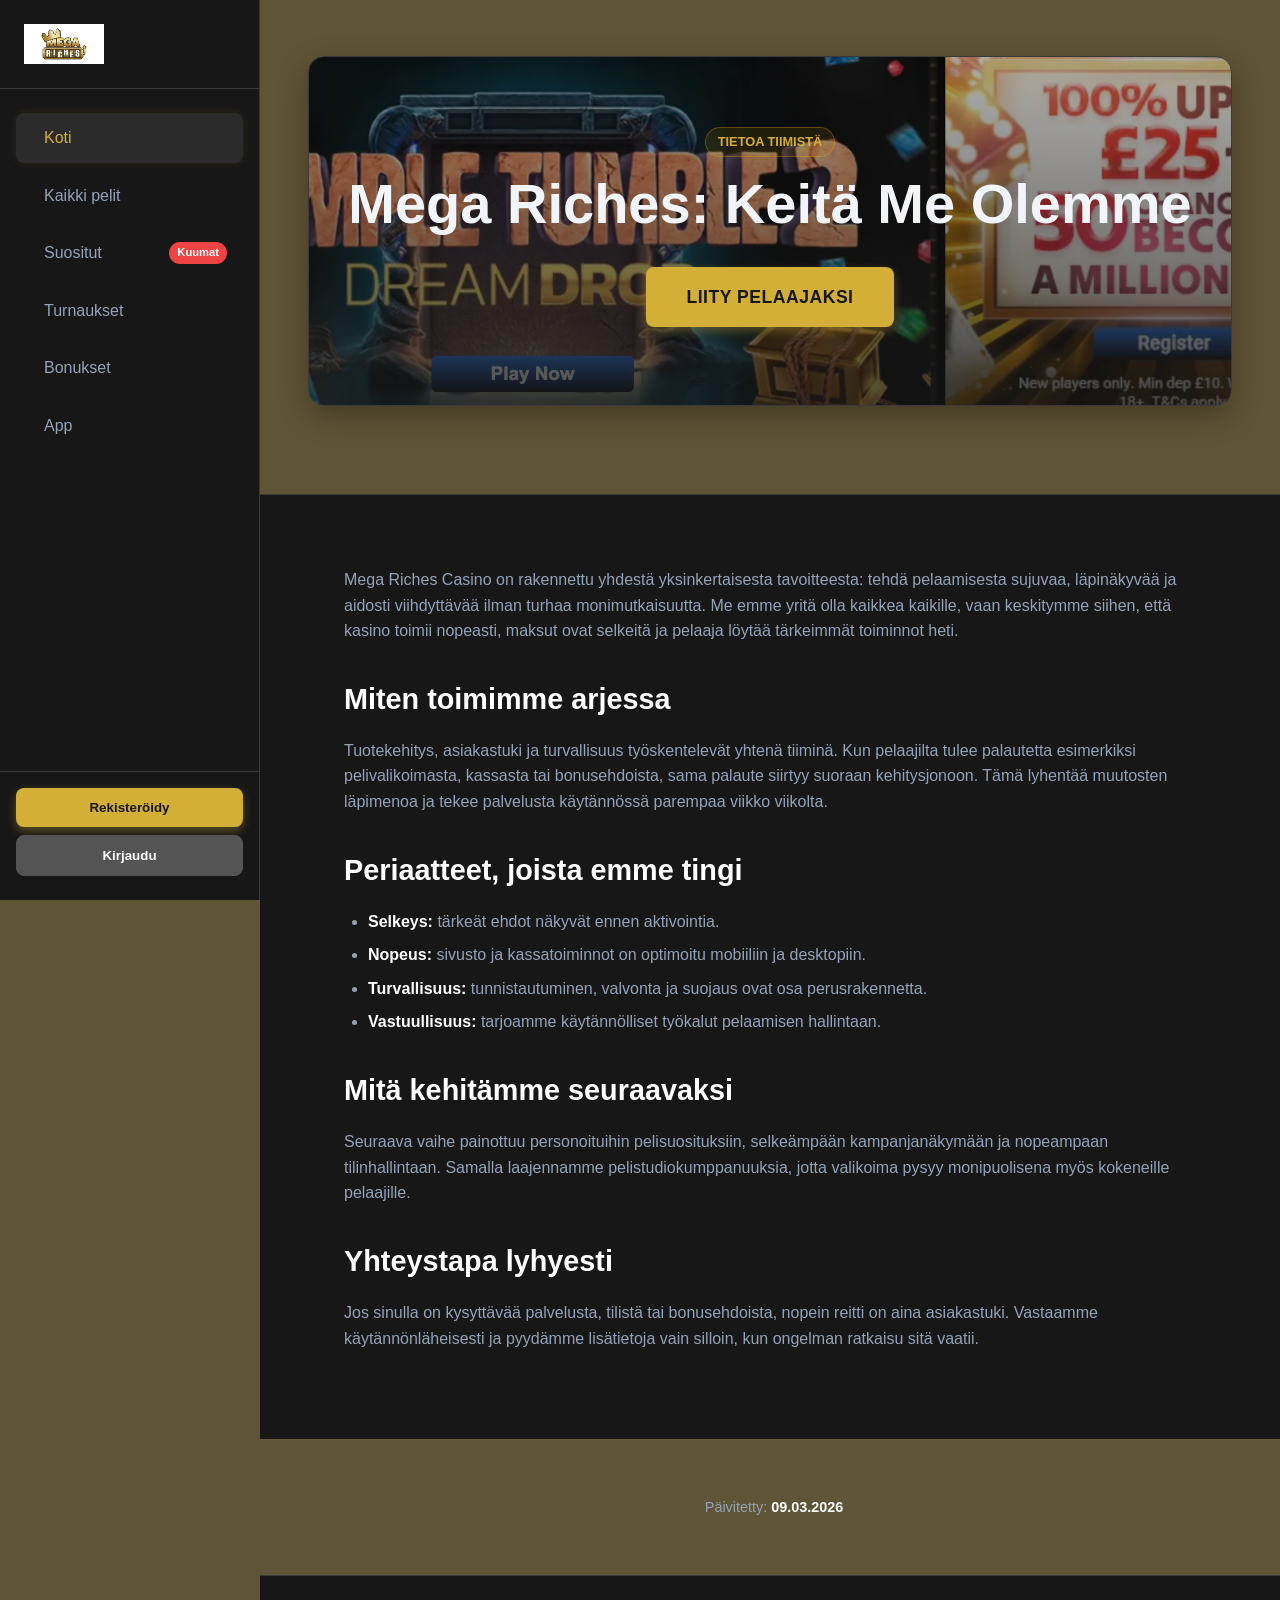
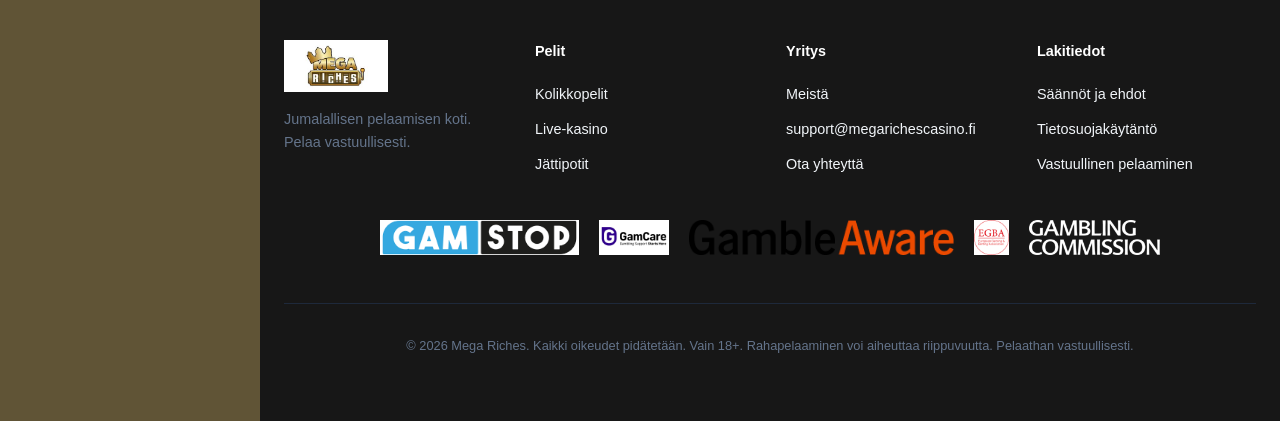
==== about-us/index.html @ fe6aa668 "Initial Mega Riches website commit" ====
<!DOCTYPE html>
<html lang="fi">
<head>
    <meta charset="UTF-8">
    <meta name="viewport" content="width=device-width, initial-scale=1.0">
    <title>Tietoa Meistä - Mega Riches Casino | Tiimi, arvot ja kehitys</title>
<meta name="description" content="Lue miten Mega Riches Casino toimii: tiimi, toimintaperiaatteet, kehityssuunta ja pelaajakokemuksen jatkuva parantaminen.">
    <link rel="stylesheet" href="../style.css?=1.8">
    <link rel="canonical" href="/about-us/" />
    <link rel="alternate" hreflang="fi" href="/about-us/" />
    <link rel="icon" type="image/jpeg" href="../mega-riches-favicon.jpeg">
</head>
<body>

    <!-- Checkbox Logic for Mobile Menu -->
<input type="checkbox" id="nav-toggle">

    <div class="app-wrapper">
        
      <div class="mobile-header">
    <div class="brand">
        <a href="/">
            <img src="../mega-riches-logo.jpeg" alt="Mega Riches" class="logo-img">
        </a>
    </div>
            
            <div class="header-right" style="display: flex; align-items: center; gap: 10px;">
               <a href="/login/">
  <button class="btn btn-secondary btn-header" style="padding: 5px 10px; font-size: 0.8rem;">Kirjaudu</button>
</a>
              <a href="/go/" class="btn btn-primary btn-header" style="padding: 5px 10px; font-size: 0.8rem;" role="button">Rekisteröidy</a>
                <label for="nav-toggle" class="nav-toggle-label">
                    <i class="fa-solid fa-bars"></i>
                </label>
            </div>
        </div>

        <aside class="sidebar">
            <div class="sidebar-header">
                <div class="brand">
                        <a href="/">
            <img src="../mega-riches-logo.jpeg" alt="Mega Riches" class="logo-img">
        </a>
                </div>
            </div>

            <nav class="nav-menu">
                <a href="/" class="nav-link active">
                    <i class="fa-solid fa-house"></i>
                    <span>Koti</span>
                </a>
                <a href="#games" class="nav-link">
                    <i class="fa-solid fa-gamepad"></i>
                    <span>Kaikki pelit</span>
                </a>
                <a href="/" class="nav-link">
                    <i class="fa-solid fa-fire"></i>
                    <span>Suositut</span>
                    <span class="hot-badge">Kuumat</span>
                </a>
                <a href="/" class="nav-link">
                    <i class="fa-solid fa-trophy"></i>
                    <span>Turnaukset</span>
                </a>
                <a href="/bonus/" class="nav-link">
                    <i class="fa-solid fa-wallet"></i>
                    <span>Bonukset</span>
                </a>
                <a href="/app/" class="nav-link">
                    <i class="fa-solid fa-circle-question"></i>
                    <span>App</span>
                </a>
            </nav>

            <div class="sidebar-footer">
              <a href="/go/"> <button class="btn btn-primary">Rekisteröidy</button></a>
                  <a href="/login/">
                <button class="btn btn-secondary">Kirjaudu</button>
                </a>
            </div>
        </aside>

        <!-- Main Content Area -->
        <main class="main-content">
            <section class="hero-section">
                <div class="container">
                    <div class="hero-banner">
                        <span class="hero-tag">Tietoa tiimistä</span>
                        <h1 class="hero-title">Mega Riches: Keitä Me Olemme</h1>
                        <a href="/go/" class="btn btn-primary hero-cta" role="button">Liity Pelaajaksi</a>
                    </div>
                </div>
            </section>

            <section class="content-section" style="border-top: none;">
                <div class="container" style="max-width: 900px;">
                    <p>Mega Riches Casino on rakennettu yhdestä yksinkertaisesta tavoitteesta: tehdä pelaamisesta sujuvaa, läpinäkyvää ja aidosti viihdyttävää ilman turhaa monimutkaisuutta. Me emme yritä olla kaikkea kaikille, vaan keskitymme siihen, että kasino toimii nopeasti, maksut ovat selkeitä ja pelaaja löytää tärkeimmät toiminnot heti.</p>

                    <h2>Miten toimimme arjessa</h2>
                    <p>Tuotekehitys, asiakastuki ja turvallisuus työskentelevät yhtenä tiiminä. Kun pelaajilta tulee palautetta esimerkiksi pelivalikoimasta, kassasta tai bonusehdoista, sama palaute siirtyy suoraan kehitysjonoon. Tämä lyhentää muutosten läpimenoa ja tekee palvelusta käytännössä parempaa viikko viikolta.</p>

                    <h2>Periaatteet, joista emme tingi</h2>
                    <ul>
                        <li><strong>Selkeys:</strong> tärkeät ehdot näkyvät ennen aktivointia.</li>
                        <li><strong>Nopeus:</strong> sivusto ja kassatoiminnot on optimoitu mobiiliin ja desktopiin.</li>
                        <li><strong>Turvallisuus:</strong> tunnistautuminen, valvonta ja suojaus ovat osa perusrakennetta.</li>
                        <li><strong>Vastuullisuus:</strong> tarjoamme käytännölliset työkalut pelaamisen hallintaan.</li>
                    </ul>

                    <h2>Mitä kehitämme seuraavaksi</h2>
                    <p>Seuraava vaihe painottuu personoituihin pelisuosituksiin, selkeämpään kampanjanäkymään ja nopeampaan tilinhallintaan. Samalla laajennamme pelistudiokumppanuuksia, jotta valikoima pysyy monipuolisena myös kokeneille pelaajille.</p>

                    <h2>Yhteystapa lyhyesti</h2>
                    <p>Jos sinulla on kysyttävää palvelusta, tilistä tai bonusehdoista, nopein reitti on aina asiakastuki. Vastaamme käytännönläheisesti ja pyydämme lisätietoja vain silloin, kun ongelman ratkaisu sitä vaatii.</p>
                </div>
            </section>

            <div class="updated-section" style="text-align: center; padding: 2rem 0; border-top: 1px solid rgba(255,255,255,0.05);">
                <div class="container">
                    <p style="color: #94a3b8; font-size: 0.9rem; margin: 0;"><i class="fa-solid fa-clock-rotate-left" style="margin-right: 8px;"></i>Päivitetty: <span style="font-weight: bold; color: #fff;">09.03.2026</span></p>
                </div>
            </div>
            <!-- Footer -->
<footer class="site-footer">
    <div class="footer-grid">
        <div class="footer-col">
            <div class="brand" style="margin-bottom: 1rem;">
                <img src="../mega-riches-logo.jpeg" alt="Mega Riches" class="logo-img">
            </div>
            <p style="color: #64748b;">Jumalallisen pelaamisen koti. Pelaa vastuullisesti.</p>
        </div>
        <div class="footer-col">
            <h4>Pelit</h4>
            <ul>
                <li><a href="/">Kolikkopelit</a></li>
                <li><a href="/">Live-kasino</a></li>
                <li><a href="/">Jättipotit</a></li>
            </ul>
        </div>
        <div class="footer-col">
            <h4>Yritys</h4>
            <ul>
                <li><a href="/about-us/">Meistä</a></li>
                <li><a href="mailto:support@megarichescasino.fi">support@megarichescasino.fi</a></li>
                <li><a href="/contact-us/">Ota yhteyttä</a></li>
            </ul>
        </div>
        <div class="footer-col">
            <h4>Lakitiedot</h4>
            <ul>
                <li><a href="/terms-and-conditions/">Säännöt ja ehdot</a></li>
                <li><a href="/privacy-policy/">Tietosuojakäytäntö</a></li>
                <li><a href="/responsible-gaming/">Vastuullinen pelaaminen</a></li>
            </ul>
        </div>
    </div>

    <div class="trust-logos" style="display: flex; justify-content: center; align-items: center; gap: 20px; margin: 2rem 0; flex-wrap: wrap;">
        
        <a href="https://www.gamstop.co.uk" target="_blank">
            <img src="../gam-stop.png" alt="GamStop" style="height: 35px; width: auto;">
        </a>

        <a href="https://www.gamcare.org.uk" target="_blank">
            <img src="../gamcarelogo.jpg" alt="GamCare" style="height: 35px; width: auto;">
        </a>

        <a href="https://www.begambleaware.org" target="_blank">
            <img src="../gambleawarelogo.webp" alt="GambleAware" style="height: 35px; width: auto;">
        </a>

        <a href="https://www.egba.eu" target="_blank">
            <img src="../egba.png" alt="EGBA" style="height: 35px; width: auto;">
        </a>

        <a href="https://www.gamblingcommission.gov.uk" target="_blank">
            <img src="../Gamblingcommision.png" alt="Gambling Commission" style="height: 35px; width: auto;">
        </a>

    </div>

    <div class="copyright">
        <p>&copy; 2026 Mega Riches. Kaikki oikeudet pidätetään. Vain 18+. Rahapelaaminen voi aiheuttaa riippuvuutta. Pelaathan vastuullisesti.</p>
    </div>
</footer>

        </main>
    </div>
</body>
</html>
---- style.css ----
/* --- RESET & VARIABLES --- */
        :root {
            --bg-main: #605436;
            --bg-card: #171717;
            --bg-element: #2b2b2b;
            --border-color: #3a3a3a;
            --text-primary: #f1f5f9;
            --text-secondary: #94a3b8;
            --accent: #d4af37;
            --accent-hover: #b6902d;
            --gold-gradient: linear-gradient(to right, #f5d76e, #d4af37);
            --font-main: 'Inter', sans-serif;
            --sidebar-width: 260px;
        }

        * {
            box-sizing: border-box;
            margin: 0;
            padding: 0;
        }

        body {
            font-family: var(--font-main);
            background-color: var(--bg-main);
            color: var(--text-primary);
            line-height: 1.6;
        }

        a { text-decoration: none; color: inherit; transition: color 0.2s; }
        ul { list-style: none; }
        img { max-width: 100%; display: block; }
        button { font-family: inherit; }

        /* --- LAYOUT STRUCTURE --- */
        .app-wrapper {
            display: flex;
            flex-direction: column;
            min-height: 100vh;
        }

        /* --- MOBILE HEADER & SIDEBAR TOGGLE (No JS) --- */
        .mobile-header {
            background-color: var(--bg-card);
            padding: 1rem;
            display: flex;
            justify-content: space-between;
            align-items: center;
            border-bottom: 1px solid var(--border-color);
            position: sticky;
            top: 0;
            z-index: 100;
        }

        .brand {
            display: flex;
            align-items: center;
            gap: 0.5rem;
            font-size: 1.25rem;
            font-weight: 900;
            letter-spacing: 0.1em;
            color: #fff;
        }
        .brand i { color: var(--accent); }
        .logo-img {
            height: 40px;
            width: auto;
            object-fit: contain;
        }

        /* Checkbox Hack for Mobile Menu */
        #nav-toggle { display: none; }
        .nav-toggle-label {
            cursor: pointer;
            font-size: 1.5rem;
            color: #fff;
        }

        /* --- SIDEBAR --- */
        .sidebar {
            background-color: var(--bg-card);
            width: var(--sidebar-width);
            border-right: 1px solid var(--border-color);
            position: fixed;
            top: 0;
            bottom: 0;
            left: 0;
            z-index: 90;
            transform: translateX(-100%); /* Hidden by default on mobile */
            transition: transform 0.3s ease-in-out;
            display: flex;
            flex-direction: column;
            padding-top: 60px; /* Space for mobile header overlay */
        }

        /* When checkbox is checked, slide sidebar in */
        #nav-toggle:checked ~ .app-wrapper .sidebar {
            transform: translateX(0);
        }

        /* Desktop Sidebar Styles */
        .sidebar-header { display: none; padding: 1.5rem; border-bottom: 1px solid var(--border-color); }
        
        .nav-menu {
            flex: 1;
            overflow-y: auto;
            padding: 1.5rem 1rem;
        }

        .nav-link {
            display: flex;
            align-items: center;
            gap: 0.75rem;
            padding: 0.75rem 1rem;
            margin-bottom: 0.5rem;
            border-radius: 0.5rem;
            color: var(--text-secondary);
            font-weight: 500;
            transition: background 0.2s, color 0.2s;
        }

        .nav-link:hover {
            background-color: var(--bg-element);
            color: #fff;
        }

        .nav-link.active {
            background-color: var(--bg-element);
            color: var(--accent);
            box-shadow: 0 0 10px rgba(234, 179, 8, 0.1);
        }

        .hot-badge {
            margin-left: auto;
            background-color: #ef4444;
            color: white;
            font-size: 0.7rem;
            padding: 0.1rem 0.5rem;
            border-radius: 99px;
            font-weight: 700;
        }

        .sidebar-footer {
            padding: 1rem;
            border-top: 1px solid var(--border-color);
        }

        .btn {
            display: block;
            width: 100%;
            padding: 0.75rem;
            border: none;
            border-radius: 0.5rem;
            font-weight: 700;
            cursor: pointer;
            margin-bottom: 0.5rem;
            transition: transform 0.1s, opacity 0.2s;
        }
        .btn:active { transform: scale(0.98); }

        .btn-primary {
            background-color: var(--accent);
            color: #171717;
            box-shadow: 0 4px 10px rgba(212, 175, 55, 0.35);
        }
        .btn-primary:hover { background-color: var(--accent-hover); }

        .btn-secondary {
            background-color: #545454;
            border: 1px solid #545454;
            color: #fff;
        }
        .btn-secondary:hover { background-color: #666666; border-color: #666666; }

        /* --- MAIN CONTENT --- */
        .main-content {
            flex: 1;
            width: 100%;
            background-color: var(--bg-main);
        }

        .container {
            max-width: 1200px;
            margin: 0 auto;
            padding: 1.5rem;
        }
        .mobile-header {
            background-color: var(--bg-card);
            padding: 1rem;
            display: flex;
            align-items: center; /* Changed from space-between to allow custom grouping */
            border-bottom: 1px solid var(--border-color);
            position: sticky;
            top: 0;
            z-index: 100;
        }

        .brand {
            display: flex;
            align-items: center;
            gap: 0.5rem;
            font-size: 1.25rem;
            font-weight: 900;
            letter-spacing: 0.1em;
            color: #fff;
        }
        .brand i { color: var(--accent); }
        
        /* Mobile Header Buttons */
        .mobile-actions {
            display: flex;
            gap: 0.5rem;
            margin-left: auto; /* Pushes buttons to the right */
            margin-right: 1rem; /* Space before hamburger icon */
        }
        
        .mobile-btn {
            width: auto;
            margin-bottom: 0;
            padding: 0.4rem 0.8rem;
            font-size: 0.75rem;
            font-weight: 700;
            white-space: nowrap;
        }

        /* Checkbox Hack for Mobile Menu */
        #nav-toggle { display: none; }
        .nav-toggle-label {
            cursor: pointer;
            font-size: 1.5rem;
            color: #fff;
        }

        /* Hero Section */
        .hero-section {
            padding: 2rem 1.5rem;
            border-bottom: 1px solid var(--border-color);
            background: var(--bg-main);
        }

        .hero-banner {
            /* Updated background to use image with overlay */
            background: linear-gradient(to bottom, rgba(23, 23, 23, 0.35), rgba(23, 23, 23, 0.75)),
                        url('mega-riches-banner.webp');
            background-size: cover;
            background-position: center;
            border: 1px solid var(--border-color);
            border-radius: 1rem;
            height: 350px;
            display: flex;
            flex-direction: column;
            align-items: center;
            justify-content: center;
            text-align: center;
            margin-bottom: 2rem;
            position: relative;
            overflow: hidden;
            box-shadow: 0 10px 30px rgba(0,0,0,0.3);
        }
        
        .hero-tag {
            background: rgba(234, 179, 8, 0.1);
            color: var(--accent);
            border: 1px solid rgba(234, 179, 8, 0.3);
            padding: 0.25rem 0.75rem;
            border-radius: 2rem;
            font-size: 0.8rem;
            font-weight: 700;
            margin-bottom: 1rem;
            text-transform: uppercase;
        }

        .hero-title {
            font-size: 2.5rem;
            line-height: 1.1;
            margin-bottom: 0.5rem;
            font-weight: 900;
        }
        .text-gradient {
            background: var(--gold-gradient);
            -webkit-background-clip: text;
            -webkit-text-fill-color: transparent;
        }

          .hero-cta {
            margin-top: 1.5rem;
            width: auto;
            padding: 1rem 2.5rem;
            font-size: 1.1rem;
            text-transform: uppercase;
            letter-spacing: 0.5px;
            display: inline-block;
        }

        .prose {
            max-width: 800px;
            margin: 0 auto;
            color: var(--text-secondary);
            font-size: 1rem;
            line-height: 1.8;
        }

        /* Games Grid */
        .section-header {
            display: flex;
            justify-content: space-between;
            align-items: flex-end;
            margin-bottom: 2rem;
        }
        .section-title { font-size: 1.5rem; color: #fff; display: flex; align-items: center; gap: 0.5rem; }
        .section-title i { color: var(--accent); }
        .view-all { color: var(--accent); font-weight: 600; font-size: 0.9rem; }

        .games-grid {
            display: grid;
            grid-template-columns: repeat(2, 1fr);
            gap: 1rem;
        }

        .game-card {
            background-color: var(--bg-element);
            border: 1px solid var(--border-color);
            border-radius: 0.75rem;
            overflow: hidden;
            transition: transform 0.2s, border-color 0.2s;
            position: relative;
        }
        .game-card:hover {
            transform: translateY(-5px);
            border-color: var(--accent);
            box-shadow: 0 10px 20px rgba(0,0,0,0.2);
        }

        .game-thumb {
            aspect-ratio: 3/4;
            background-color: #334155;
            display: flex;
            align-items: center;
            justify-content: center;
            position: relative;
        }
        .game-thumb i { font-size: 3rem; color: #475569; }

        .game-overlay {
            position: absolute;
            top: 0; left: 0; width: 100%; height: 100%;
            background: rgba(2, 6, 23, 0.85);
            display: flex;
            flex-direction: column;
            justify-content: center;
            align-items: center;
            opacity: 0;
            transition: opacity 0.2s;
        }
        .game-card:hover .game-overlay { opacity: 1; }

        .play-btn-round {
            background: var(--accent);
            color: #000;
            border: none;
            padding: 0.5rem 1.5rem;
            border-radius: 2rem;
            font-weight: 700;
            cursor: pointer;
            margin-bottom: 0.5rem;
        }

        .game-info { padding: 0.75rem; }
        .game-name { font-weight: 700; font-size: 0.9rem; white-space: nowrap; overflow: hidden; text-overflow: ellipsis; }
        .game-provider { font-size: 0.75rem; color: var(--text-secondary); }

        /* Tables & Content */
        .content-section {
            background-color: var(--bg-card);
            border-top: 1px solid var(--border-color);
            padding: 3rem 1.5rem;
        }

        .table-responsive {
            overflow-x: auto;
            border: 1px solid var(--border-color);
            border-radius: 0.5rem;
            margin-top: 2rem;
            box-shadow: 0 4px 6px -1px rgba(0, 0, 0, 0.1);
        }

        table {
            width: 100%;
            border-collapse: collapse;
            text-align: left;
            min-width: 600px;
        }
        
        thead { background-color: var(--bg-element); }
        th { padding: 1rem; color: #fff; font-size: 0.85rem; text-transform: uppercase; font-weight: 700; }
        th.highlight { color: var(--accent); }
        
        td { padding: 1rem; border-bottom: 1px solid var(--border-color); color: var(--text-secondary); font-size: 0.9rem; }
        tr:last-child td { border-bottom: none; }
        tr:hover td { background-color: rgba(30, 41, 59, 0.3); }
        .val-good { color: #4ade80; font-weight: 700; }
        /* --- TYPOGRAPHY FIX FOR CONTENT SECTION --- */
.content-section h2, 
.content-section h3 {
    color: #fff;
    margin-top: 2rem;
    margin-bottom: 1rem;
    font-weight: 700;
}

.content-section h2 { font-size: 1.8rem; }
.content-section h3 { font-size: 1.4rem; }

.content-section p {
    margin-bottom: 1rem;
    color: var(--text-secondary);
}

.content-section ul, 
.content-section ol {
    margin-bottom: 1.5rem;
    padding-left: 1.5rem; /* Indent lists */
    color: var(--text-secondary);
}

.content-section li {
    margin-bottom: 0.5rem;
    list-style-type: disc; /* Bring back bullet points */
}

.content-section strong {
    color: #fff; /* Make bold text pop */
}
.content-section img {
    width: 100%;
    height: auto;
    margin: 1rem 0 1.5rem;
    border-radius: 0.75rem;
    border: 1px solid var(--border-color);
}
.review {
    background: var(--bg-element);
    border: 1px solid var(--border-color);
    border-radius: 0.75rem;
    padding: 1rem;
    margin-bottom: 1rem;
}
.review strong {
    display: inline-block;
    margin-bottom: 0.5rem;
}

        /* Payment Methods */
        .payment-section { padding: 3rem 1.5rem; text-align: center; border-top: 1px solid var(--border-color); }
        .payment-icons {
            display: flex;
            flex-wrap: wrap;
            justify-content: center;
            gap: 1rem;
            margin-top: 2rem;
            opacity: 0.8;
        }
        .pay-item {
            background: var(--bg-element);
            border: 1px solid var(--border-color);
            padding: 0.5rem 1.5rem;
            border-radius: 0.25rem;
            display: flex;
            align-items: center;
            gap: 0.5rem;
            font-weight: 700;
            color: #fff;
        }

        /* Reviews */
        .reviews-section {
            background-color: var(--bg-card);
            padding: 3rem 1.5rem;
            border-top: 1px solid var(--border-color);
        }
        .reviews-grid {
            display: grid;
            grid-template-columns: 1fr;
            gap: 1.5rem;
            max-width: 1200px;
            margin: 2rem auto 0;
        }
        .review-card {
            background: var(--bg-element);
            padding: 1.5rem;
            border-radius: 0.75rem;
            border: 1px solid var(--border-color);
            position: relative;
        }
        .stars { color: var(--accent); margin-bottom: 1rem; font-size: 0.8rem; }
        .quote { font-style: italic; color: var(--text-secondary); margin-bottom: 1rem; font-size: 0.95rem; }
        .reviewer { display: flex; align-items: center; gap: 0.75rem; }
        .avatar {
            width: 40px; height: 40px;
            border-radius: 50%;
            display: flex; align-items: center; justify-content: center;
            font-weight: 700; color: #000;
        }
        .av-1 { background: linear-gradient(135deg, #facc15, #f97316); }
        .av-2 { background: linear-gradient(135deg, #60a5fa, #4f46e5); color: white; }
        .av-3 { background: linear-gradient(135deg, #4ade80, #10b981); }

        /* FAQ */
        .faq-section { padding: 3rem 1.5rem; max-width: 800px; margin: 0 auto; }
        details {
            background: var(--bg-card);
            border: 1px solid var(--border-color);
            border-radius: 0.5rem;
            margin-bottom: 1rem;
            overflow: hidden;
        }
        summary {
            padding: 1rem;
            font-weight: 600;
            cursor: pointer;
            display: flex;
            justify-content: space-between;
            align-items: center;
            list-style: none;
        }
        summary::after {
            content: '\f078';
            font-family: "Font Awesome 6 Free";
            font-weight: 900;
            color: var(--accent);
            transition: transform 0.2s;
        }
        details[open] summary::after { transform: rotate(180deg); }
        .faq-answer {
            padding: 1rem;
            border-top: 1px solid var(--border-color);
            background: rgba(0,0,0,0.2);
            color: var(--text-secondary);
        }

        /* Footer */
        .site-footer {
            background-color: #171717;
            padding: 4rem 1.5rem;
            border-top: 1px solid var(--border-color);
            font-size: 0.9rem;
        }
        .site-footer .logo-img { height: 52px; }
        .footer-grid {
            display: grid;
            grid-template-columns: 1fr;
            gap: 2rem;
            max-width: 1200px;
            margin: 0 auto;
        }
        .footer-col h4 { color: #fff; margin-bottom: 1.25rem; }
        .footer-col ul li { margin-bottom: 0.75rem; }
        .footer-col a:hover { color: var(--accent); }
        .copyright {
            text-align: center;
            margin-top: 3rem;
            padding-top: 2rem;
            border-top: 1px solid #1e293b;
            font-size: 0.8rem;
            color: #64748b;
        }
         .hero-cta {
                width: auto;
                display: inline-block;
            }
            

        /* --- DESKTOP BREAKPOINT --- */
        @media (min-width: 768px) {
            .app-wrapper { flex-direction: row; }
            .mobile-header { display: none; }
            
            .sidebar {
                position: sticky;
                transform: translateX(0);
                height: 100vh;
                padding-top: 0;
            }
            .sidebar-header { display: flex; align-items: center; gap: 0.5rem; }
            
            .games-grid { grid-template-columns: repeat(3, 1fr); }
            .reviews-grid { grid-template-columns: repeat(3, 1fr); }
            .footer-grid { grid-template-columns: repeat(4, 1fr); }
            
            .hero-title { font-size: 3.5rem; }
        }

        @media (min-width: 1024px) {
            .games-grid { grid-template-columns: repeat(5, 1fr); gap: 1.5rem; }
        }
    /* --- UPDATED MOBILE HEADER STYLES --- */

/* Align the Right side elements (Buttons + Hamburger) */
.header-right {
    display: flex;
    align-items: center;
    gap: 0.75rem; /* Space between buttons and icon */
}

/* Specific styling for Header Buttons to override default .btn */
.btn-header {
    display: inline-block;     /* Prevent taking full width */
    width: auto;               /* Fit text content */
    margin-bottom: 0;          /* Remove bottom margin defined in .btn */
    padding: 0.4rem 0.85rem;   /* Smaller padding for header */
    font-size: 0.75rem;        /* Smaller text */
    text-transform: uppercase; /* Make it look crisp like the screenshot */
    letter-spacing: 0.5px;
    white-space: nowrap;       /* Prevent text wrapping */
}

/* Adjust the hamburger icon to align perfectly with buttons */
.nav-toggle-label {
    display: flex;
    align-items: center;
    margin-left: 0.25rem;      /* Little extra space from buttons */
}

/* Optional: Hide these buttons on very small phones (like Galaxy Fold) to prevent breaking */
@media (max-width: 340px) {
    .btn-header {
        padding: 0.3rem 0.5rem;
        font-size: 0.7rem;
    }
}
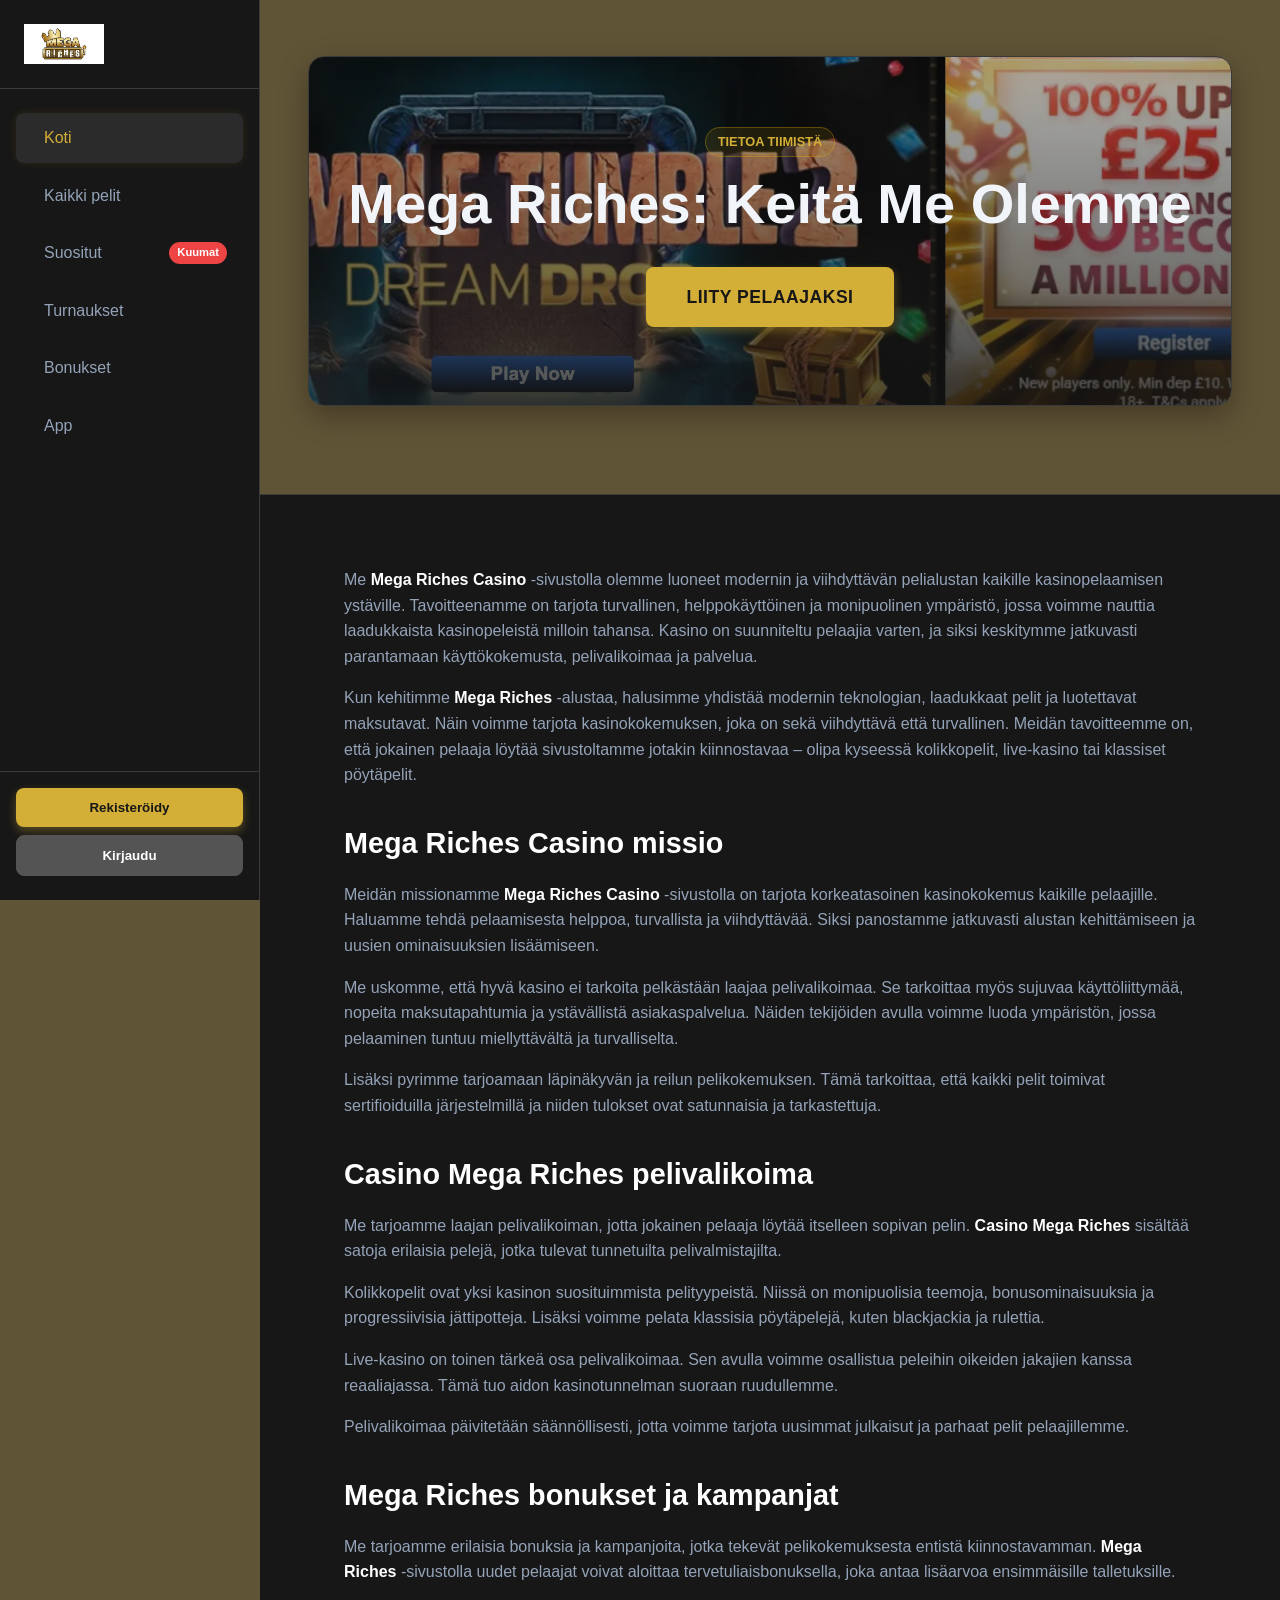
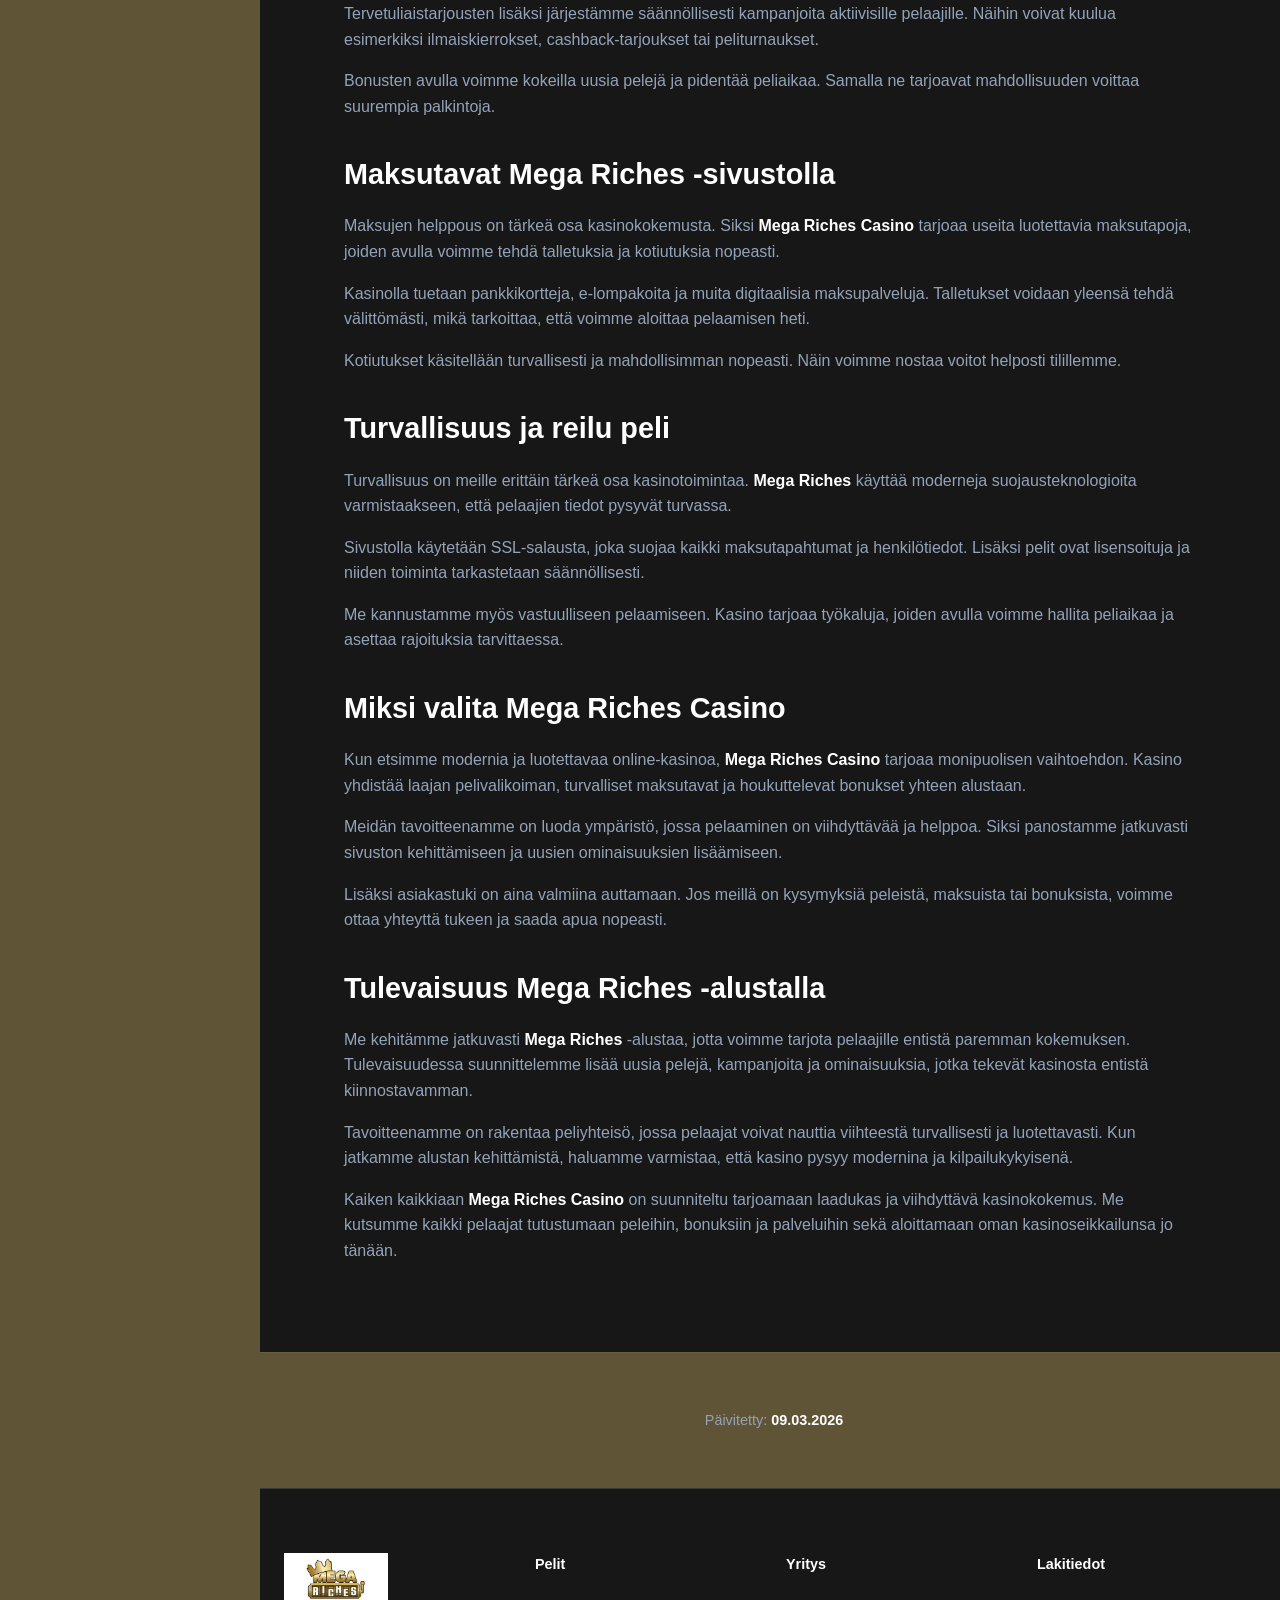
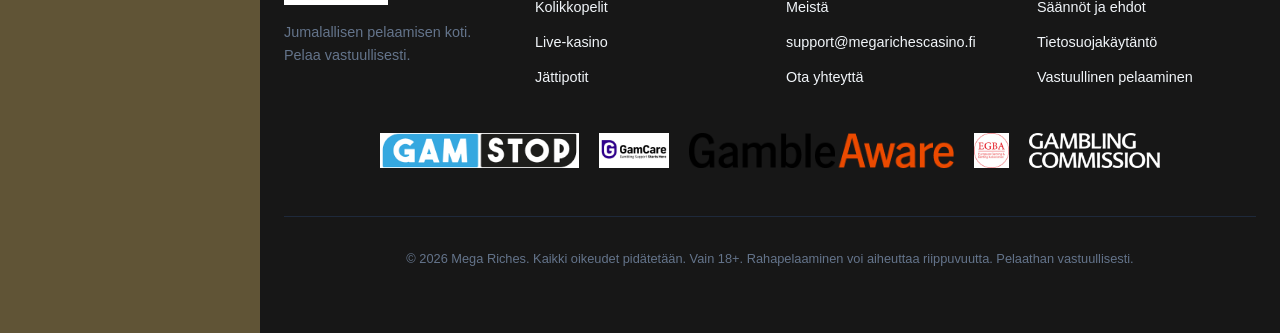
==== commit ee6f38d3: "Update index.html" ====
--- a/about-us/index.html
+++ b/about-us/index.html
@@ -94,25 +94,67 @@
 
             <section class="content-section" style="border-top: none;">
                 <div class="container" style="max-width: 900px;">
-                    <p>Mega Riches Casino on rakennettu yhdestä yksinkertaisesta tavoitteesta: tehdä pelaamisesta sujuvaa, läpinäkyvää ja aidosti viihdyttävää ilman turhaa monimutkaisuutta. Me emme yritä olla kaikkea kaikille, vaan keskitymme siihen, että kasino toimii nopeasti, maksut ovat selkeitä ja pelaaja löytää tärkeimmät toiminnot heti.</p>
-
-                    <h2>Miten toimimme arjessa</h2>
-                    <p>Tuotekehitys, asiakastuki ja turvallisuus työskentelevät yhtenä tiiminä. Kun pelaajilta tulee palautetta esimerkiksi pelivalikoimasta, kassasta tai bonusehdoista, sama palaute siirtyy suoraan kehitysjonoon. Tämä lyhentää muutosten läpimenoa ja tekee palvelusta käytännössä parempaa viikko viikolta.</p>
-
-                    <h2>Periaatteet, joista emme tingi</h2>
-                    <ul>
-                        <li><strong>Selkeys:</strong> tärkeät ehdot näkyvät ennen aktivointia.</li>
-                        <li><strong>Nopeus:</strong> sivusto ja kassatoiminnot on optimoitu mobiiliin ja desktopiin.</li>
-                        <li><strong>Turvallisuus:</strong> tunnistautuminen, valvonta ja suojaus ovat osa perusrakennetta.</li>
-                        <li><strong>Vastuullisuus:</strong> tarjoamme käytännölliset työkalut pelaamisen hallintaan.</li>
-                    </ul>
-
-                    <h2>Mitä kehitämme seuraavaksi</h2>
-                    <p>Seuraava vaihe painottuu personoituihin pelisuosituksiin, selkeämpään kampanjanäkymään ja nopeampaan tilinhallintaan. Samalla laajennamme pelistudiokumppanuuksia, jotta valikoima pysyy monipuolisena myös kokeneille pelaajille.</p>
-
-                    <h2>Yhteystapa lyhyesti</h2>
-                    <p>Jos sinulla on kysyttävää palvelusta, tilistä tai bonusehdoista, nopein reitti on aina asiakastuki. Vastaamme käytännönläheisesti ja pyydämme lisätietoja vain silloin, kun ongelman ratkaisu sitä vaatii.</p>
-                </div>
+             <p>Me <strong>Mega Riches Casino</strong> -sivustolla olemme luoneet modernin ja viihdyttävän pelialustan kaikille kasinopelaamisen ystäville. Tavoitteenamme on tarjota turvallinen, helppokäyttöinen ja monipuolinen ympäristö, jossa voimme nauttia laadukkaista kasinopeleistä milloin tahansa. Kasino on suunniteltu pelaajia varten, ja siksi keskitymme jatkuvasti parantamaan käyttökokemusta, pelivalikoimaa ja palvelua.</p>
+
+<p>Kun kehitimme <strong>Mega Riches</strong> -alustaa, halusimme yhdistää modernin teknologian, laadukkaat pelit ja luotettavat maksutavat. Näin voimme tarjota kasinokokemuksen, joka on sekä viihdyttävä että turvallinen. Meidän tavoitteemme on, että jokainen pelaaja löytää sivustoltamme jotakin kiinnostavaa – olipa kyseessä kolikkopelit, live-kasino tai klassiset pöytäpelit.</p>
+
+<h2>Mega Riches Casino missio</h2>
+
+<p>Meidän missionamme <strong>Mega Riches Casino</strong> -sivustolla on tarjota korkeatasoinen kasinokokemus kaikille pelaajille. Haluamme tehdä pelaamisesta helppoa, turvallista ja viihdyttävää. Siksi panostamme jatkuvasti alustan kehittämiseen ja uusien ominaisuuksien lisäämiseen.</p>
+
+<p>Me uskomme, että hyvä kasino ei tarkoita pelkästään laajaa pelivalikoimaa. Se tarkoittaa myös sujuvaa käyttöliittymää, nopeita maksutapahtumia ja ystävällistä asiakaspalvelua. Näiden tekijöiden avulla voimme luoda ympäristön, jossa pelaaminen tuntuu miellyttävältä ja turvalliselta.</p>
+
+<p>Lisäksi pyrimme tarjoamaan läpinäkyvän ja reilun pelikokemuksen. Tämä tarkoittaa, että kaikki pelit toimivat sertifioiduilla järjestelmillä ja niiden tulokset ovat satunnaisia ja tarkastettuja.</p>
+
+<h2>Casino Mega Riches pelivalikoima</h2>
+
+<p>Me tarjoamme laajan pelivalikoiman, jotta jokainen pelaaja löytää itselleen sopivan pelin. <strong>Casino Mega Riches</strong> sisältää satoja erilaisia pelejä, jotka tulevat tunnetuilta pelivalmistajilta.</p>
+
+<p>Kolikkopelit ovat yksi kasinon suosituimmista pelityypeistä. Niissä on monipuolisia teemoja, bonusominaisuuksia ja progressiivisia jättipotteja. Lisäksi voimme pelata klassisia pöytäpelejä, kuten blackjackia ja rulettia.</p>
+
+<p>Live-kasino on toinen tärkeä osa pelivalikoimaa. Sen avulla voimme osallistua peleihin oikeiden jakajien kanssa reaaliajassa. Tämä tuo aidon kasinotunnelman suoraan ruudullemme.</p>
+
+<p>Pelivalikoimaa päivitetään säännöllisesti, jotta voimme tarjota uusimmat julkaisut ja parhaat pelit pelaajillemme.</p>
+
+<h2>Mega Riches bonukset ja kampanjat</h2>
+
+<p>Me tarjoamme erilaisia bonuksia ja kampanjoita, jotka tekevät pelikokemuksesta entistä kiinnostavamman. <strong>Mega Riches</strong> -sivustolla uudet pelaajat voivat aloittaa tervetuliaisbonuksella, joka antaa lisäarvoa ensimmäisille talletuksille.</p>
+
+<p>Tervetuliaistarjousten lisäksi järjestämme säännöllisesti kampanjoita aktiivisille pelaajille. Näihin voivat kuulua esimerkiksi ilmaiskierrokset, cashback-tarjoukset tai peliturnaukset.</p>
+
+<p>Bonusten avulla voimme kokeilla uusia pelejä ja pidentää peliaikaa. Samalla ne tarjoavat mahdollisuuden voittaa suurempia palkintoja.</p>
+
+<h2>Maksutavat Mega Riches -sivustolla</h2>
+
+<p>Maksujen helppous on tärkeä osa kasinokokemusta. Siksi <strong>Mega Riches Casino</strong> tarjoaa useita luotettavia maksutapoja, joiden avulla voimme tehdä talletuksia ja kotiutuksia nopeasti.</p>
+
+<p>Kasinolla tuetaan pankkikortteja, e-lompakoita ja muita digitaalisia maksupalveluja. Talletukset voidaan yleensä tehdä välittömästi, mikä tarkoittaa, että voimme aloittaa pelaamisen heti.</p>
+
+<p>Kotiutukset käsitellään turvallisesti ja mahdollisimman nopeasti. Näin voimme nostaa voitot helposti tilillemme.</p>
+
+<h2>Turvallisuus ja reilu peli</h2>
+
+<p>Turvallisuus on meille erittäin tärkeä osa kasinotoimintaa. <strong>Mega Riches</strong> käyttää moderneja suojausteknologioita varmistaakseen, että pelaajien tiedot pysyvät turvassa.</p>
+
+<p>Sivustolla käytetään SSL-salausta, joka suojaa kaikki maksutapahtumat ja henkilötiedot. Lisäksi pelit ovat lisensoituja ja niiden toiminta tarkastetaan säännöllisesti.</p>
+
+<p>Me kannustamme myös vastuulliseen pelaamiseen. Kasino tarjoaa työkaluja, joiden avulla voimme hallita peliaikaa ja asettaa rajoituksia tarvittaessa.</p>
+
+<h2>Miksi valita Mega Riches Casino</h2>
+
+<p>Kun etsimme modernia ja luotettavaa online-kasinoa, <strong>Mega Riches Casino</strong> tarjoaa monipuolisen vaihtoehdon. Kasino yhdistää laajan pelivalikoiman, turvalliset maksutavat ja houkuttelevat bonukset yhteen alustaan.</p>
+
+<p>Meidän tavoitteenamme on luoda ympäristö, jossa pelaaminen on viihdyttävää ja helppoa. Siksi panostamme jatkuvasti sivuston kehittämiseen ja uusien ominaisuuksien lisäämiseen.</p>
+
+<p>Lisäksi asiakastuki on aina valmiina auttamaan. Jos meillä on kysymyksiä peleistä, maksuista tai bonuksista, voimme ottaa yhteyttä tukeen ja saada apua nopeasti.</p>
+
+<h2>Tulevaisuus Mega Riches -alustalla</h2>
+
+<p>Me kehitämme jatkuvasti <strong>Mega Riches</strong> -alustaa, jotta voimme tarjota pelaajille entistä paremman kokemuksen. Tulevaisuudessa suunnittelemme lisää uusia pelejä, kampanjoita ja ominaisuuksia, jotka tekevät kasinosta entistä kiinnostavamman.</p>
+
+<p>Tavoitteenamme on rakentaa peliyhteisö, jossa pelaajat voivat nauttia viihteestä turvallisesti ja luotettavasti. Kun jatkamme alustan kehittämistä, haluamme varmistaa, että kasino pysyy modernina ja kilpailukykyisenä.</p>
+
+<p>Kaiken kaikkiaan <strong>Mega Riches Casino</strong> on suunniteltu tarjoamaan laadukas ja viihdyttävä kasinokokemus. Me kutsumme kaikki pelaajat tutustumaan peleihin, bonuksiin ja palveluihin sekä aloittamaan oman kasinoseikkailunsa jo tänään.</p>  </div>
             </section>
 
             <div class="updated-section" style="text-align: center; padding: 2rem 0; border-top: 1px solid rgba(255,255,255,0.05);">
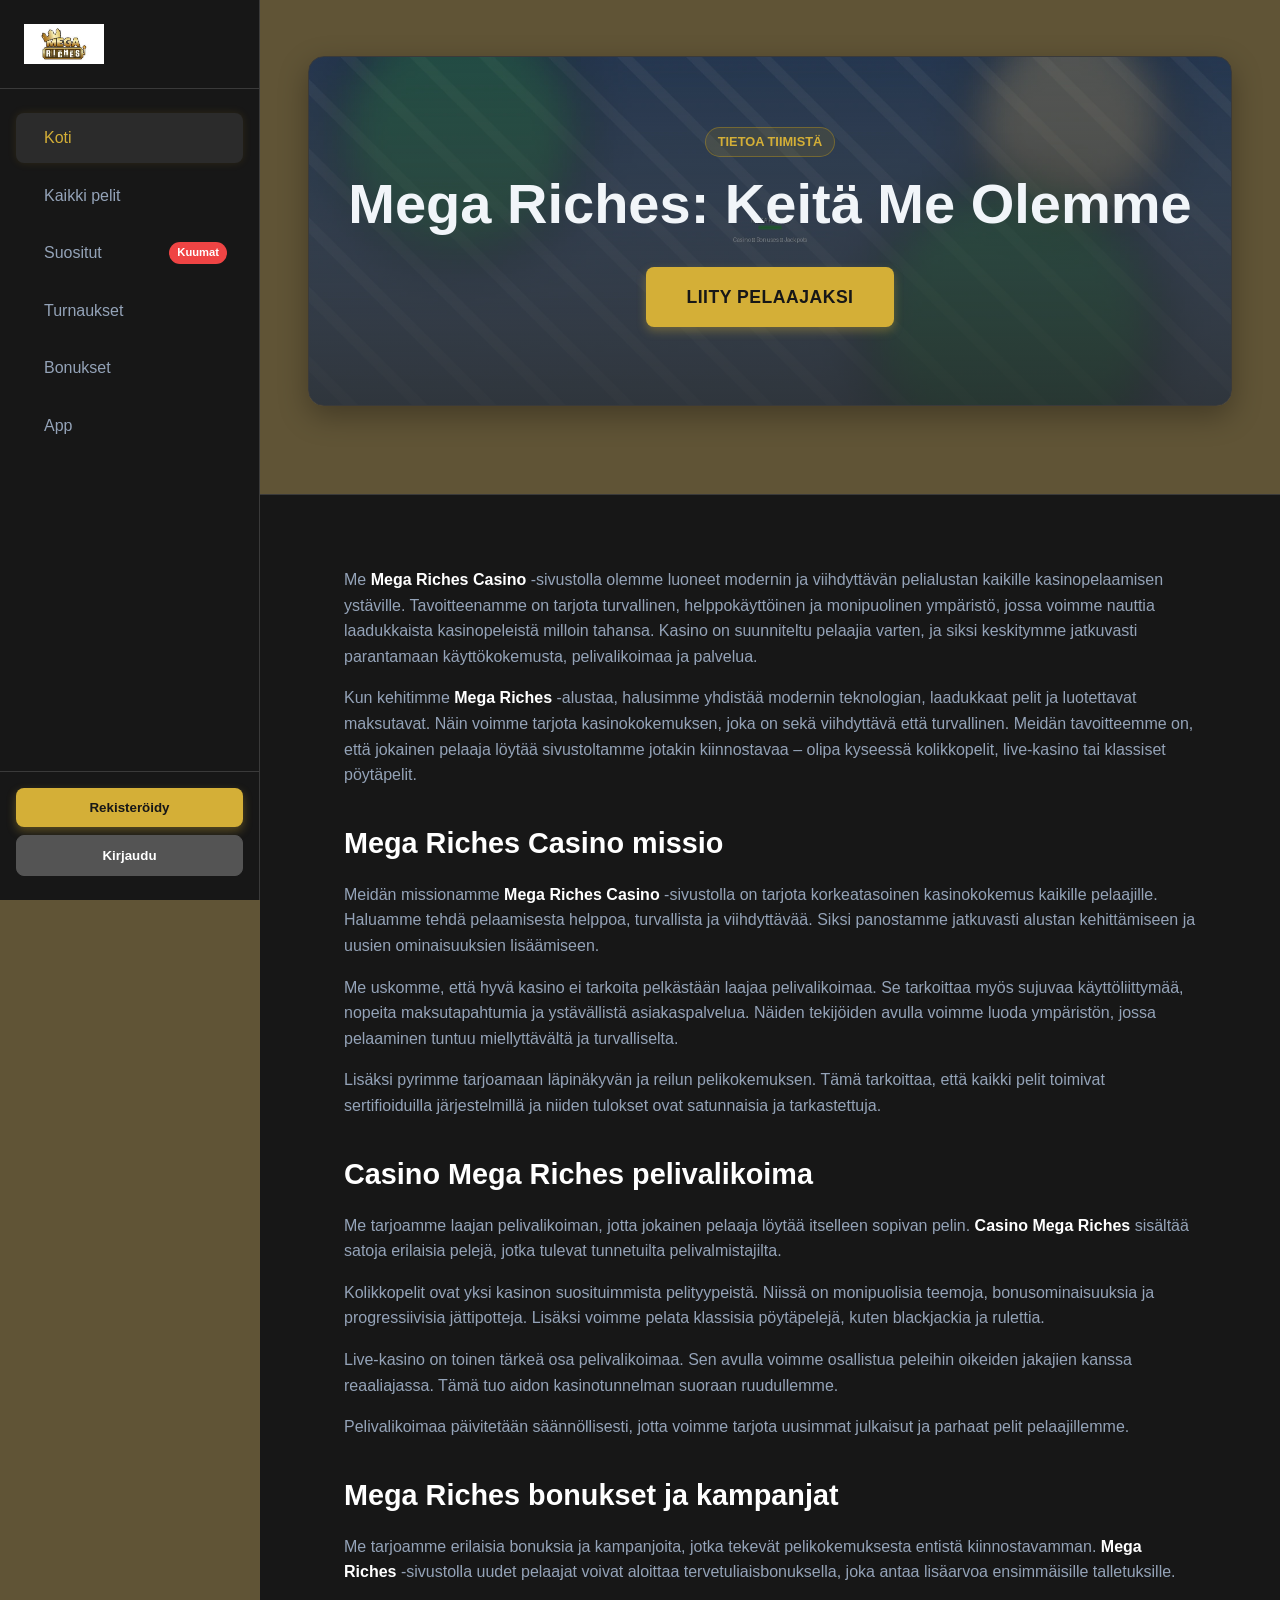
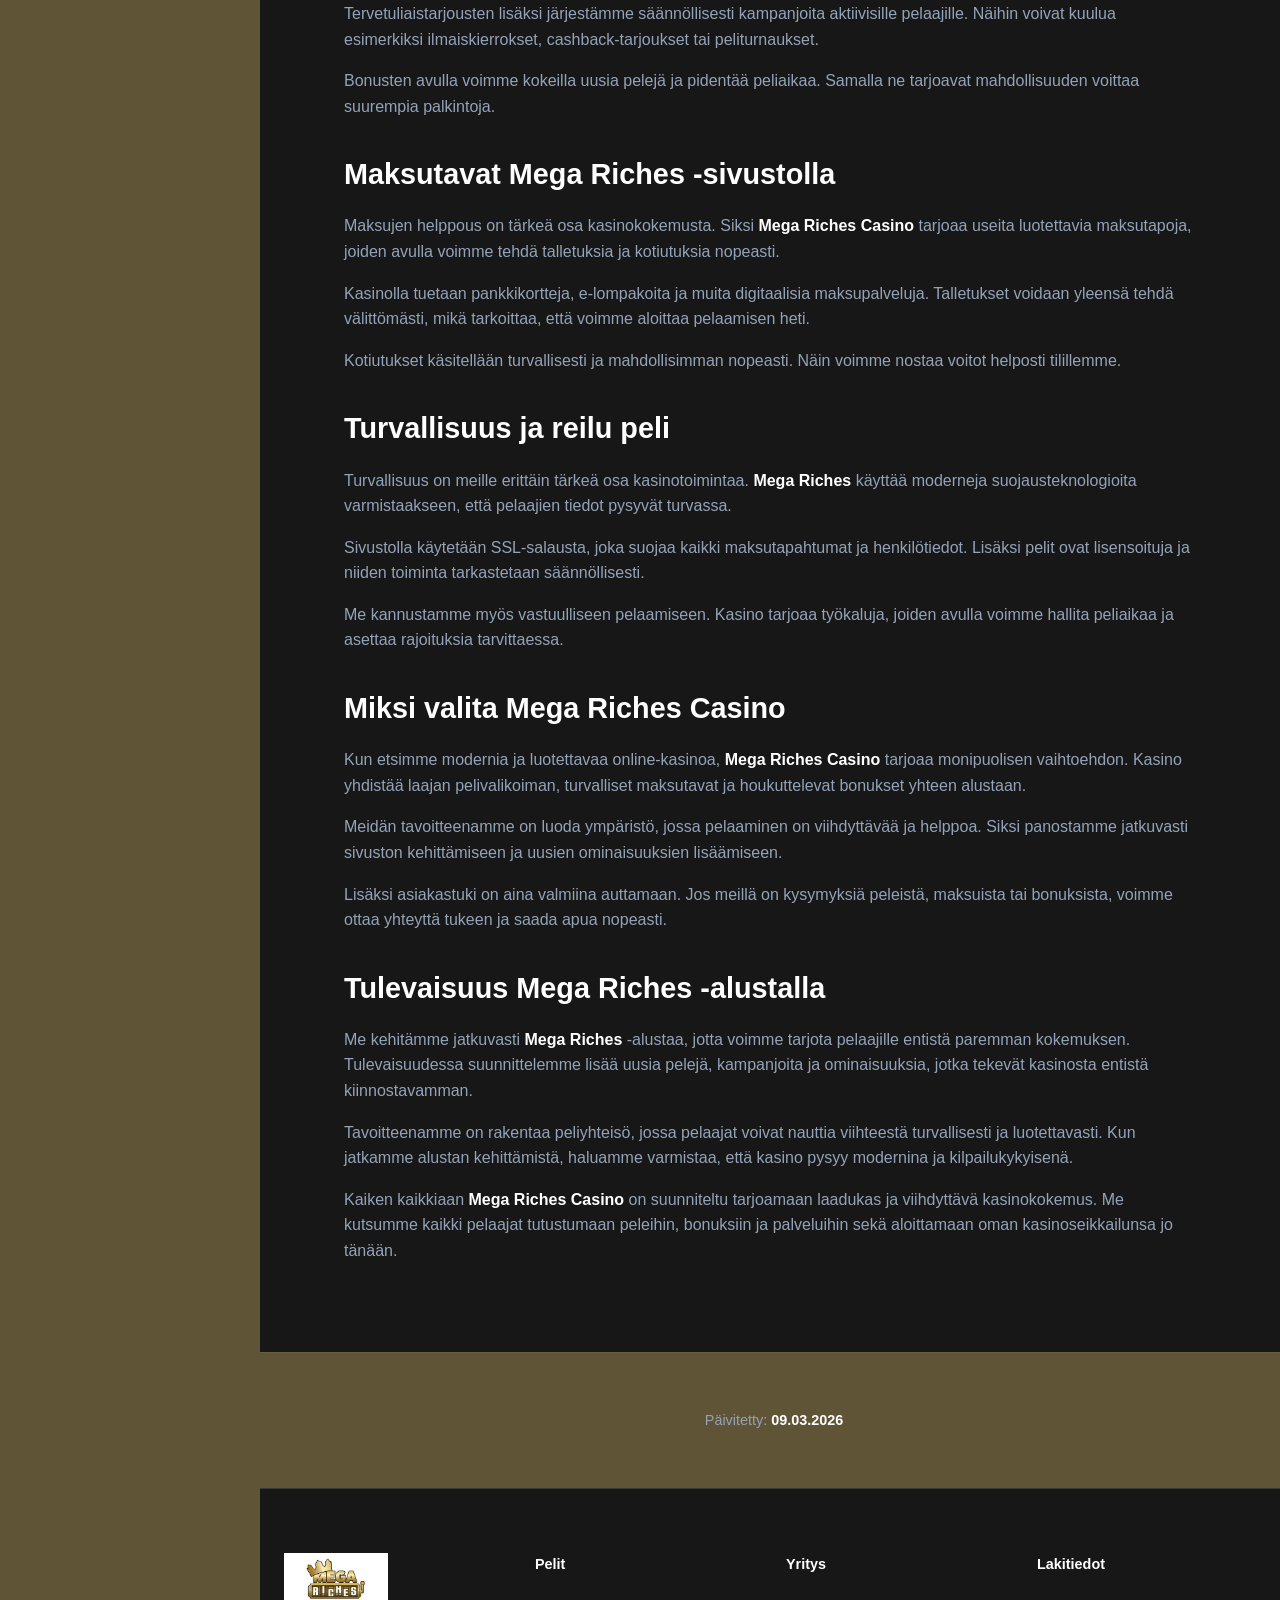
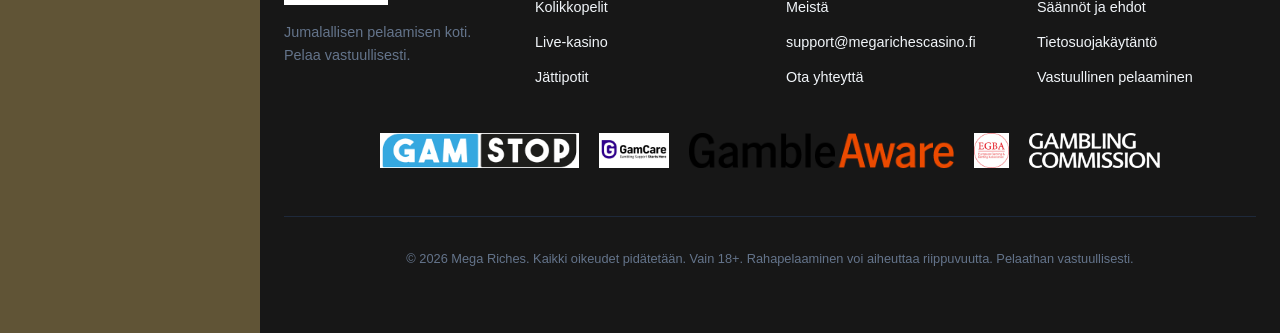
==== commit c4e43e16: "Replace favicon with favicon (8).jpg and regenerate banner" ====
--- a/about-us/index.html
+++ b/about-us/index.html
@@ -8,7 +8,7 @@
     <link rel="stylesheet" href="../style.css?=1.8">
     <link rel="canonical" href="/about-us/" />
     <link rel="alternate" hreflang="fi" href="/about-us/" />
-    <link rel="icon" type="image/jpeg" href="../mega-riches-favicon.jpeg">
+    <link rel="icon" type="image/jpeg" href="../favicon (8).jpg">
 </head>
 <body>
 
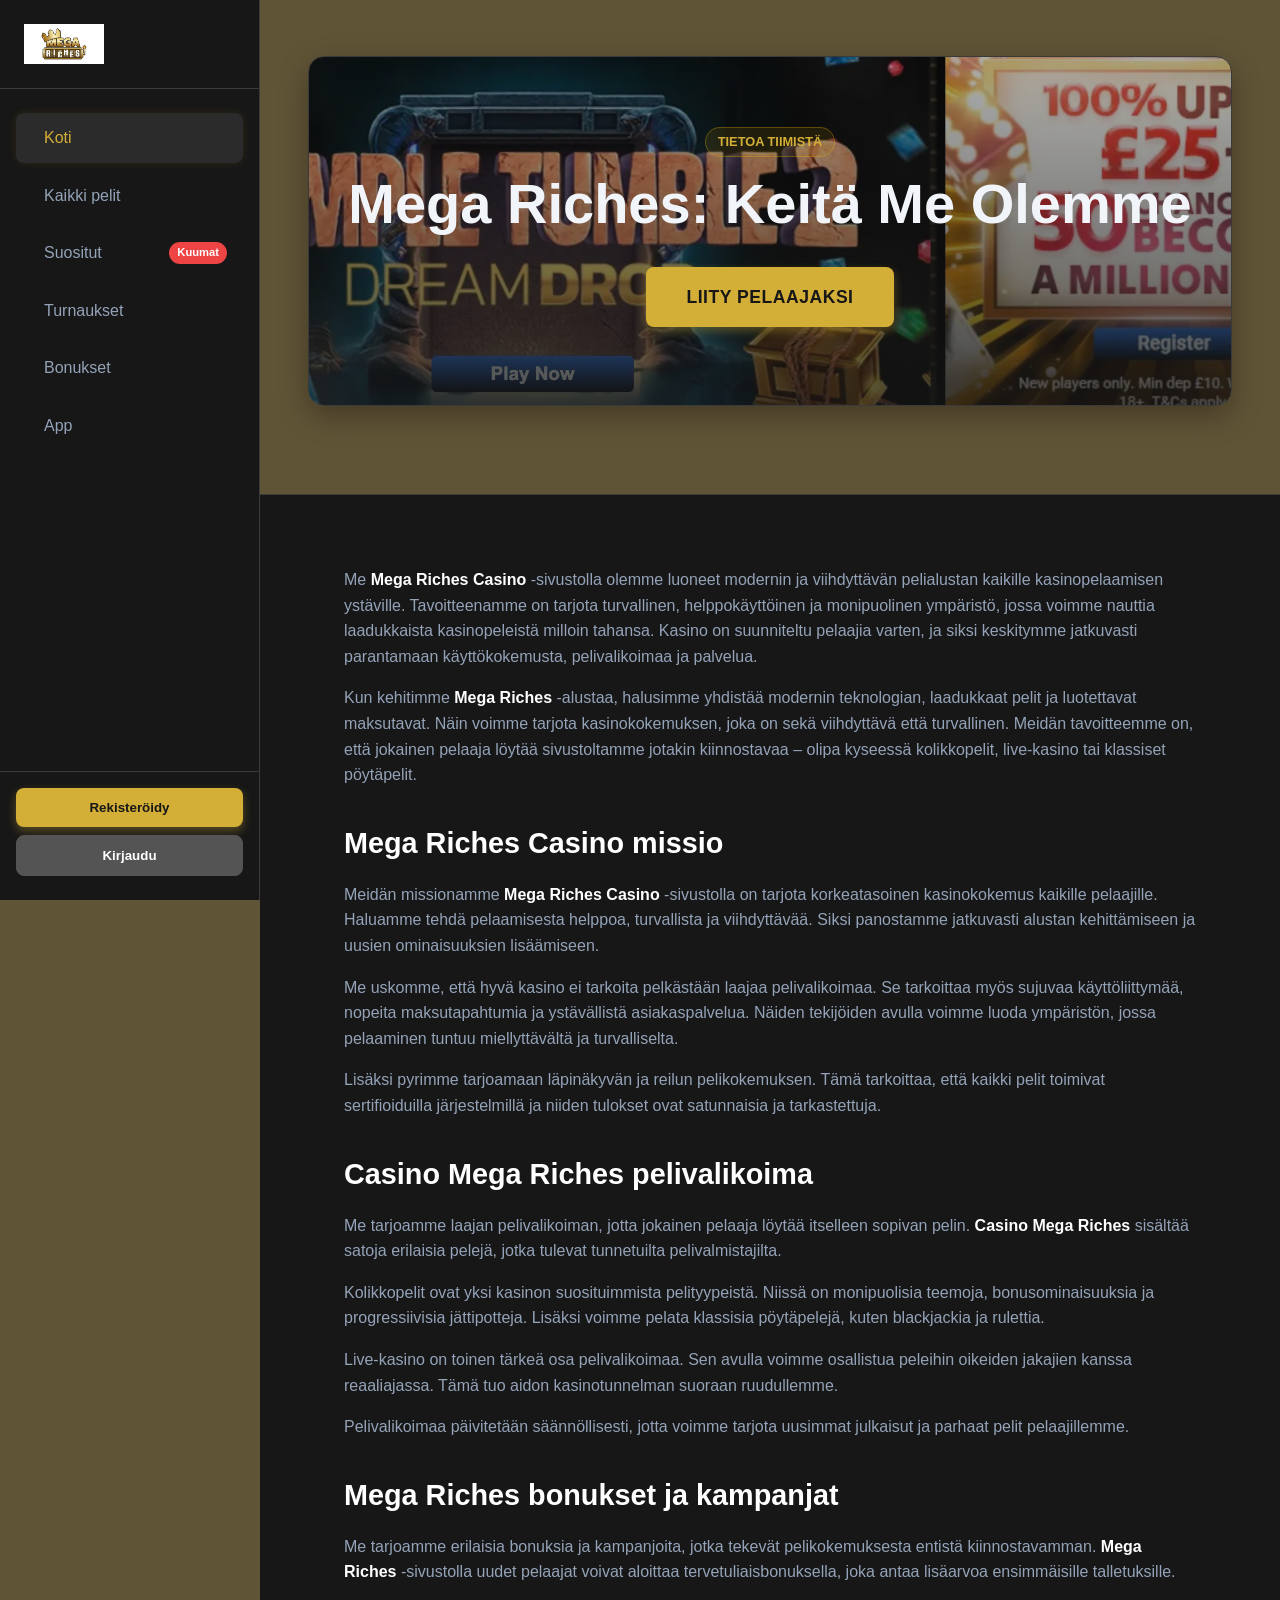
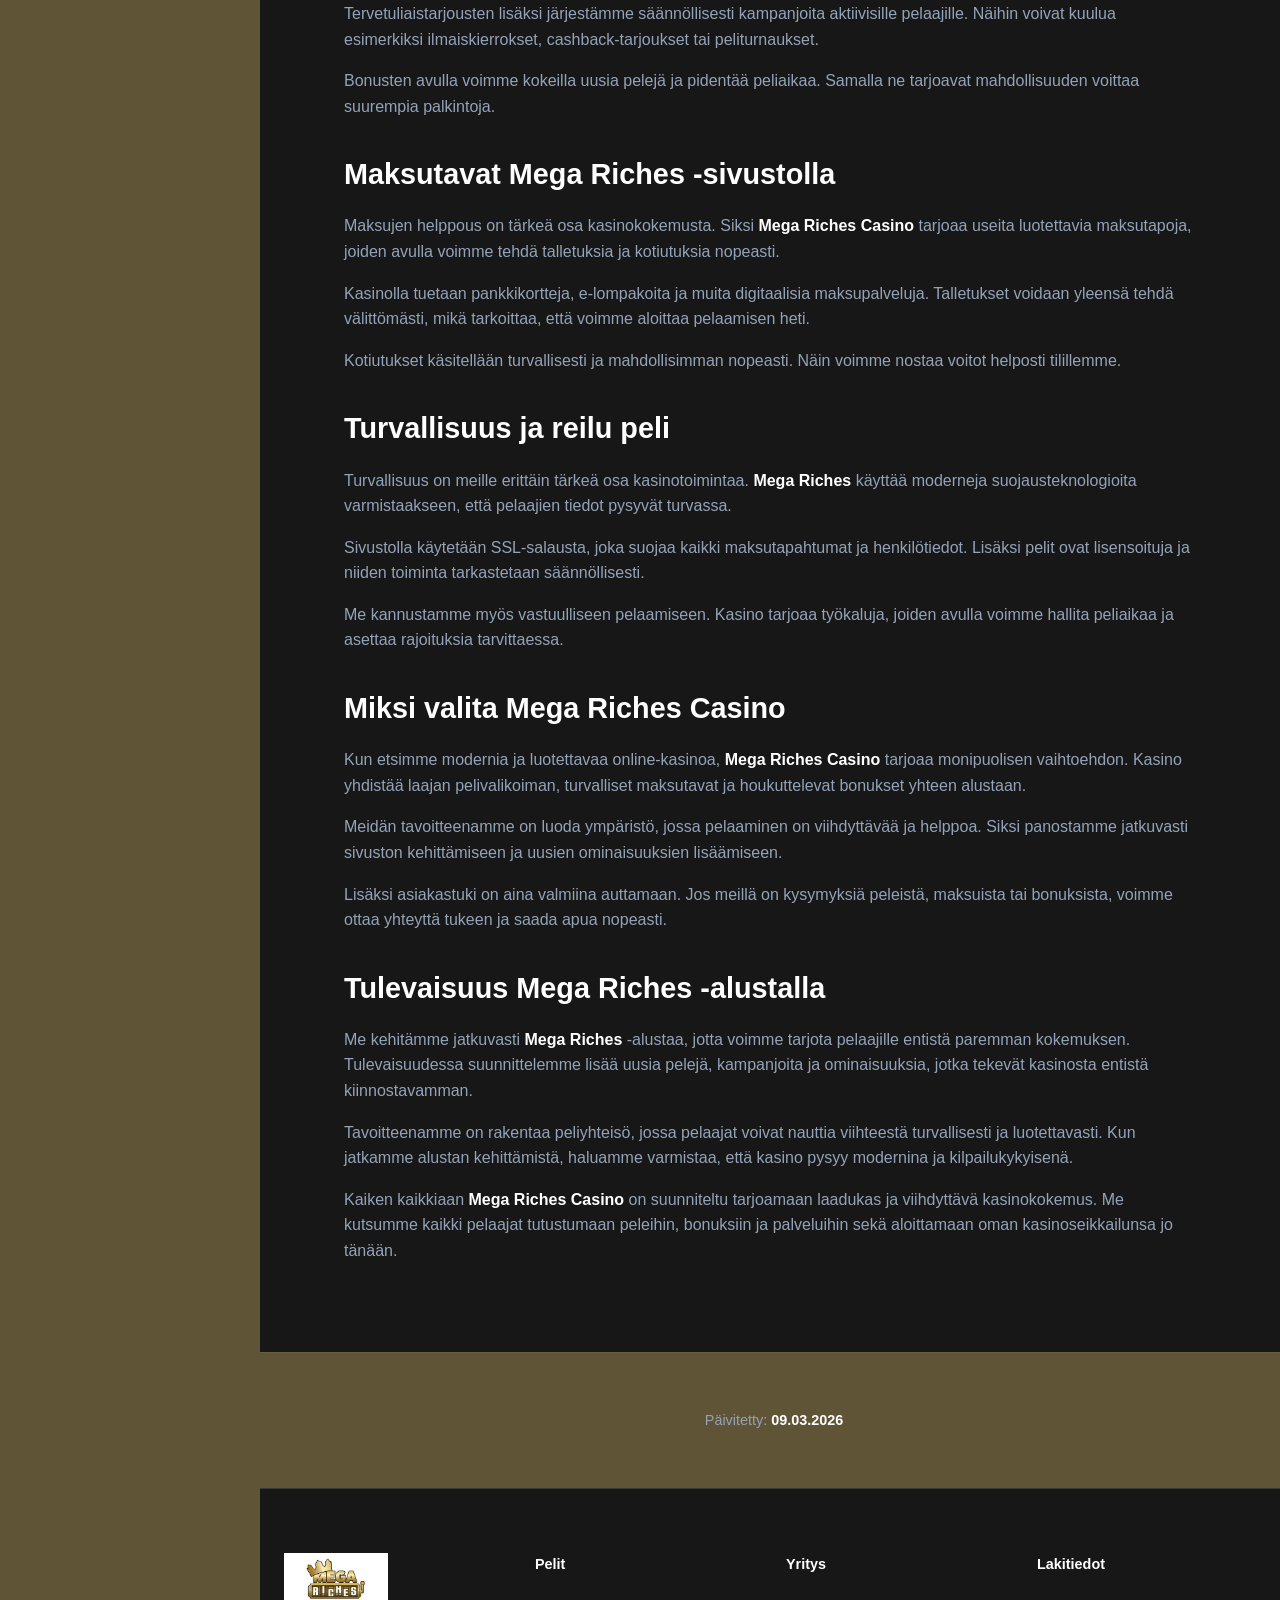
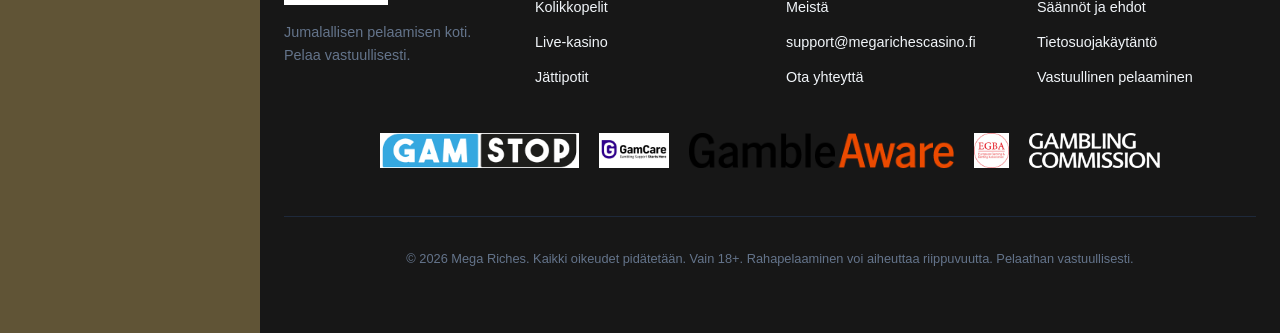
==== commit 8b6b5b5d: "Revert "Replace favicon with favicon (8).jpg and regenerate banner" This reverts commit c4e43e167a59" ====
--- a/about-us/index.html
+++ b/about-us/index.html
@@ -8,7 +8,7 @@
     <link rel="stylesheet" href="../style.css?=1.8">
     <link rel="canonical" href="/about-us/" />
     <link rel="alternate" hreflang="fi" href="/about-us/" />
-    <link rel="icon" type="image/jpeg" href="../favicon (8).jpg">
+    <link rel="icon" type="image/webp" href="../favicon-32x32 (1).webp">
 </head>
 <body>
 
